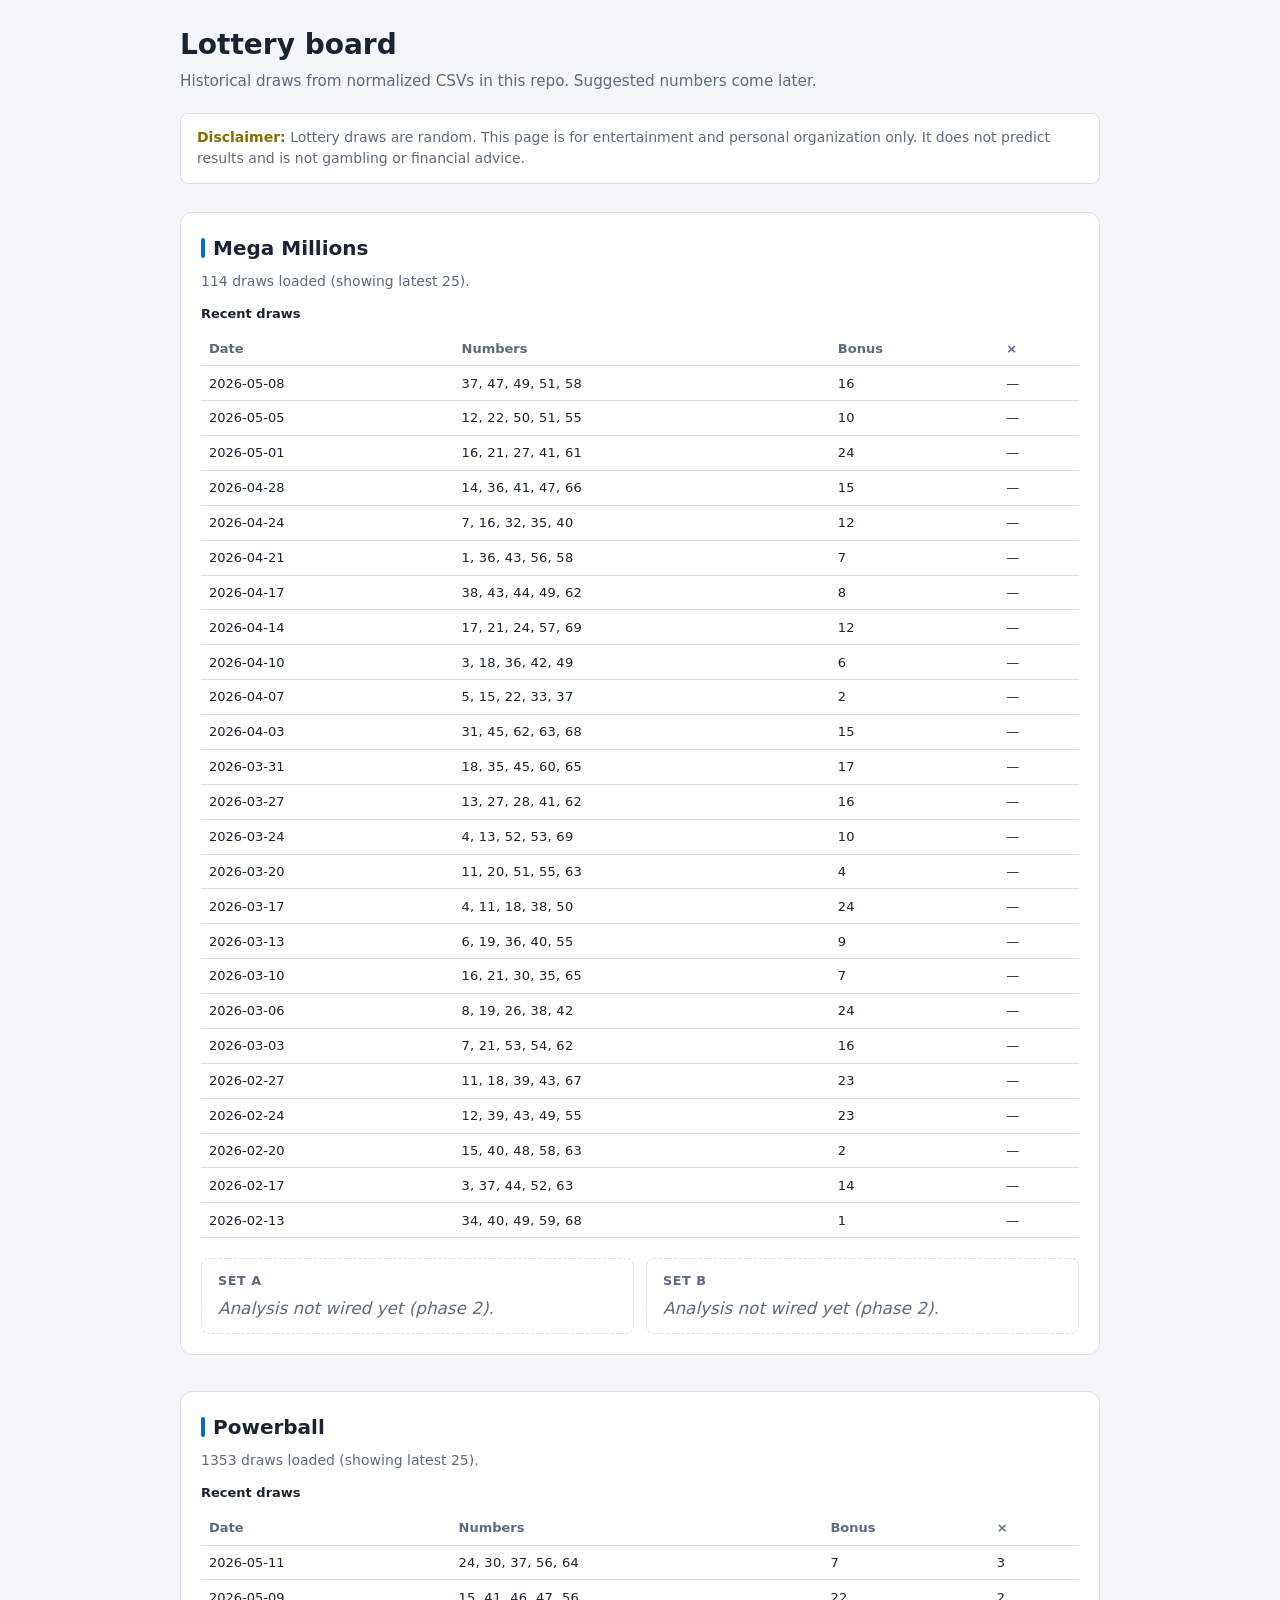
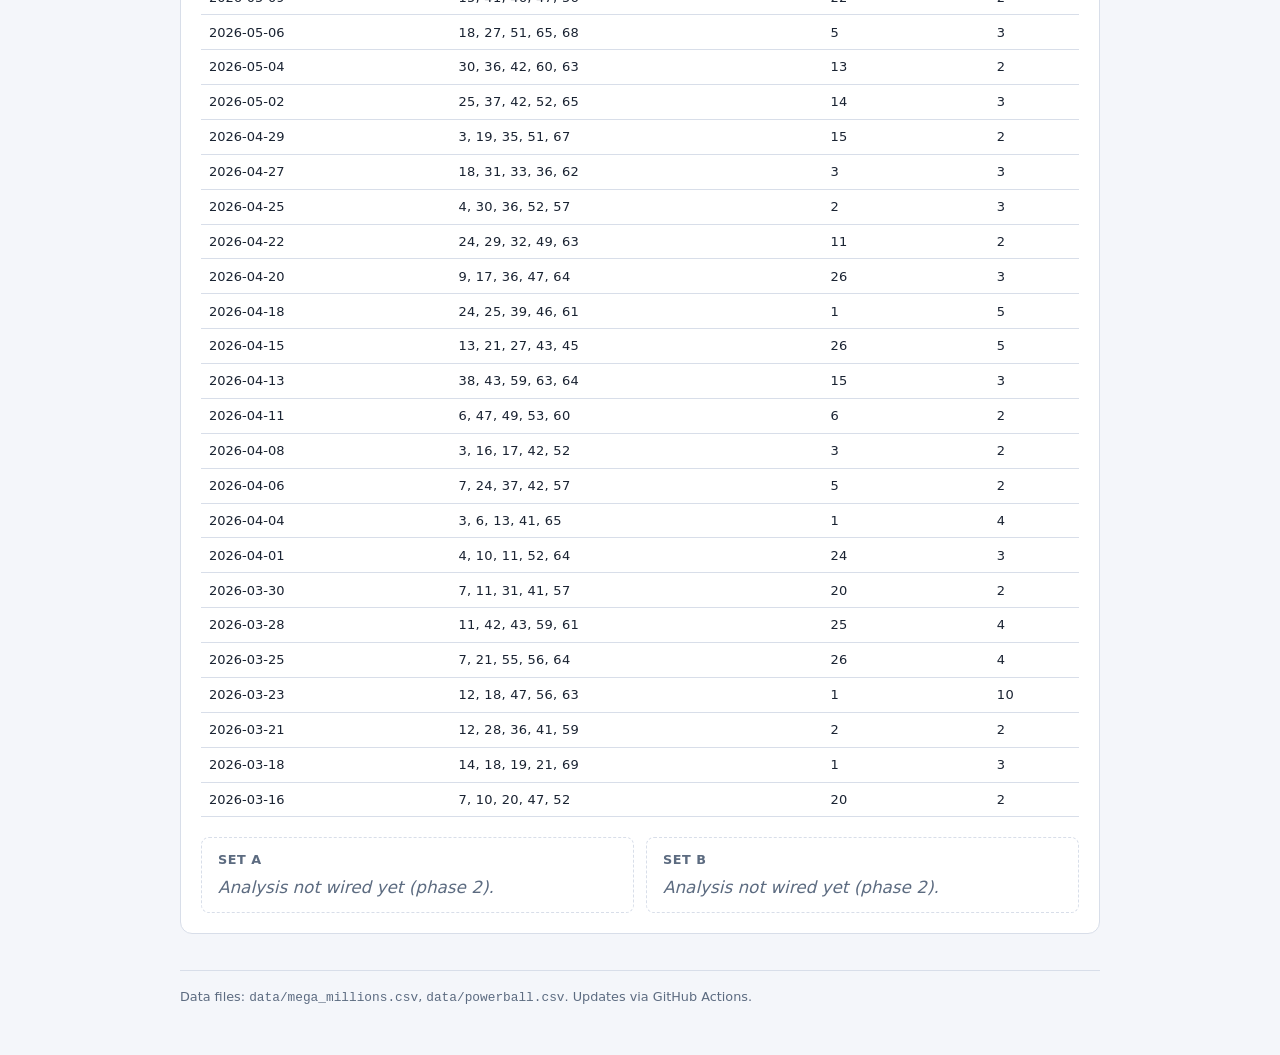
==== index.html @ 6d08ccbb "Add lottery site skeleton, normalized data CSVs, and daily update workflow Co-authored-by: Cursor <c" ====
<!DOCTYPE html>
<html lang="en">
<head>
  <meta charset="utf-8" />
  <meta name="viewport" content="width=device-width, initial-scale=1" />
  <title>Lottery history &amp; picks (preview)</title>
  <link rel="stylesheet" href="css/styles.css" />
</head>
<body>
  <main>
    <header class="page-header">
      <h1>Lottery board</h1>
      <p class="tagline">Historical draws from normalized CSVs in this repo. Suggested numbers come later.</p>
    </header>

    <p class="disclaimer" role="note">
      <strong>Disclaimer:</strong> Lottery draws are random. This page is for entertainment and personal organization only.
      It does not predict results and is not gambling or financial advice.
    </p>

    <section class="game" aria-labelledby="mm-heading">
      <h2 id="mm-heading">Mega Millions</h2>
      <p id="mm-status" class="status" aria-live="polite"></p>
      <div class="table-wrap">
        <table class="draws">
          <caption>Recent draws</caption>
          <thead id="mm-table-head"></thead>
          <tbody id="mm-table-body"></tbody>
        </table>
      </div>
      <div id="mm-picks" class="picks" aria-label="Suggested Mega Millions sets"></div>
    </section>

    <section class="game" aria-labelledby="pb-heading">
      <h2 id="pb-heading">Powerball</h2>
      <p id="pb-status" class="status" aria-live="polite"></p>
      <div class="table-wrap">
        <table class="draws">
          <caption>Recent draws</caption>
          <thead id="pb-table-head"></thead>
          <tbody id="pb-table-body"></tbody>
        </table>
      </div>
      <div id="pb-picks" class="picks" aria-label="Suggested Powerball sets"></div>
    </section>

    <footer class="site-footer">
      Data files: <code>data/mega_millions.csv</code>, <code>data/powerball.csv</code>. Updates via GitHub Actions.
    </footer>
  </main>
  <script type="module" src="js/app.js"></script>
</body>
</html>
---- css/styles.css ----
:root {
  color-scheme: light dark;
  --bg: #0f1419;
  --surface: #1a2332;
  --text: #e8eef7;
  --muted: #9aa8bc;
  --accent: #5eb3f6;
  --border: #2c3a50;
  --warn: #f0c674;
  font-family: "Segoe UI", system-ui, -apple-system, sans-serif;
}

@media (prefers-color-scheme: light) {
  :root {
    --bg: #f4f6fa;
    --surface: #ffffff;
    --text: #1a2332;
    --muted: #5c6b80;
    --accent: #0b6bcb;
    --border: #d8dee9;
    --warn: #8a6d00;
  }
}

* {
  box-sizing: border-box;
}

body {
  margin: 0;
  min-height: 100vh;
  background: var(--bg);
  color: var(--text);
  line-height: 1.5;
}

main {
  max-width: 960px;
  margin: 0 auto;
  padding: 1.5rem 1.25rem 3rem;
}

header.page-header h1 {
  margin: 0 0 0.25rem;
  font-size: 1.75rem;
  font-weight: 700;
}

header.page-header p.tagline {
  margin: 0;
  color: var(--muted);
  font-size: 0.95rem;
}

.disclaimer {
  margin: 1.25rem 0 1.75rem;
  padding: 0.85rem 1rem;
  border: 1px solid var(--border);
  border-radius: 8px;
  background: var(--surface);
  color: var(--muted);
  font-size: 0.875rem;
}

.disclaimer strong {
  color: var(--warn);
}

section.game {
  margin-bottom: 2.25rem;
  padding: 1.25rem;
  border: 1px solid var(--border);
  border-radius: 12px;
  background: var(--surface);
}

section.game h2 {
  margin: 0 0 0.5rem;
  font-size: 1.25rem;
  display: flex;
  align-items: center;
  gap: 0.5rem;
}

section.game h2::before {
  content: "";
  width: 4px;
  height: 1.25rem;
  border-radius: 2px;
  background: var(--accent);
}

.status {
  min-height: 1.25rem;
  margin: 0 0 0.75rem;
  font-size: 0.875rem;
  color: var(--muted);
}

.status.error {
  color: #e07070;
}

.table-wrap {
  overflow-x: auto;
  margin-bottom: 1.25rem;
}

table.draws {
  width: 100%;
  border-collapse: collapse;
  font-size: 0.8125rem;
}

table.draws caption {
  text-align: left;
  font-weight: 600;
  margin-bottom: 0.5rem;
  color: var(--text);
}

table.draws th,
table.draws td {
  padding: 0.45rem 0.5rem;
  text-align: left;
  border-bottom: 1px solid var(--border);
}

table.draws th {
  color: var(--muted);
  font-weight: 600;
  white-space: nowrap;
}

table.draws tbody tr:hover {
  background: rgba(94, 179, 246, 0.06);
}

.nums {
  font-variant-numeric: tabular-nums;
  letter-spacing: 0.02em;
}

.picks {
  display: grid;
  grid-template-columns: repeat(auto-fit, minmax(220px, 1fr));
  gap: 0.75rem;
}

.pick-card {
  border: 1px dashed var(--border);
  border-radius: 8px;
  padding: 0.75rem 1rem;
}

.pick-card h3 {
  margin: 0 0 0.35rem;
  font-size: 0.8rem;
  text-transform: uppercase;
  letter-spacing: 0.04em;
  color: var(--muted);
}

.pick-card .numbers {
  font-size: 1.05rem;
  font-weight: 600;
  font-variant-numeric: tabular-nums;
}

.pick-card .pending {
  color: var(--muted);
  font-style: italic;
  font-weight: 400;
}

footer.site-footer {
  margin-top: 2rem;
  padding-top: 1rem;
  border-top: 1px solid var(--border);
  font-size: 0.8rem;
  color: var(--muted);
}
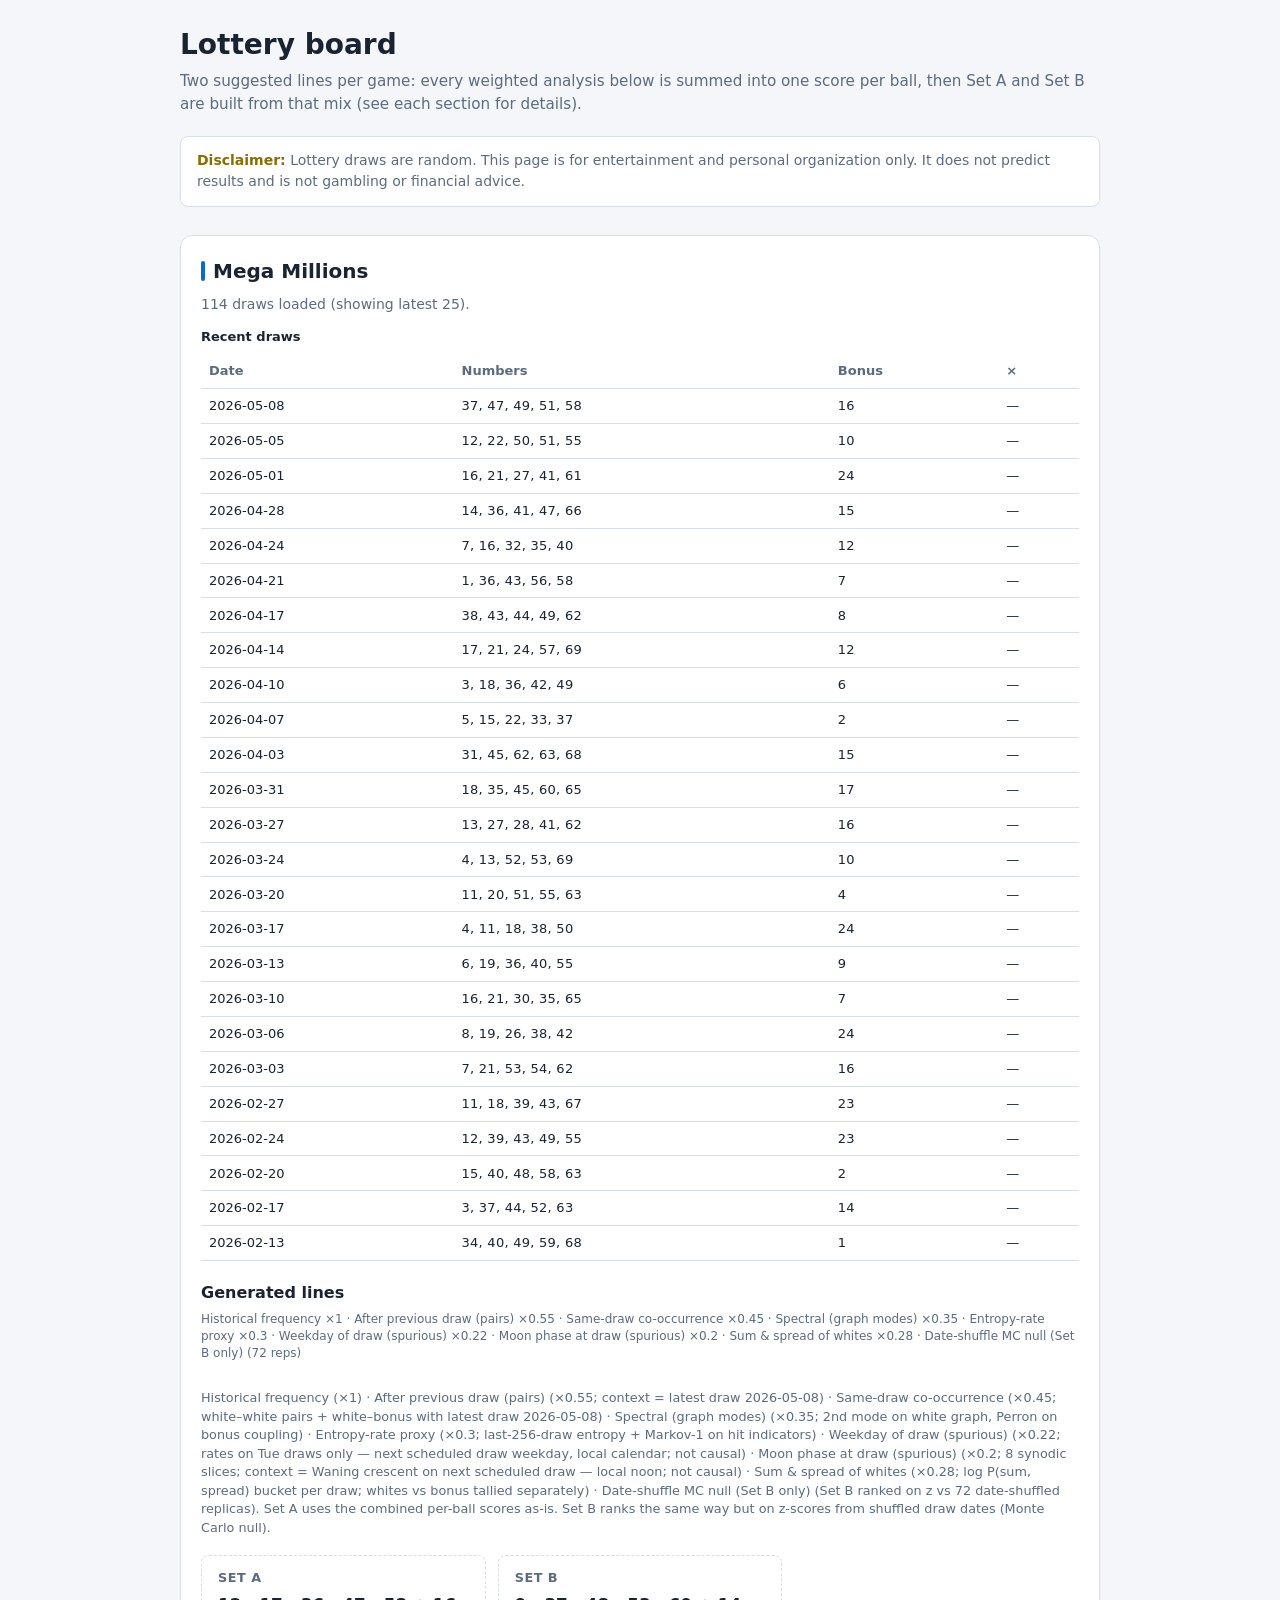
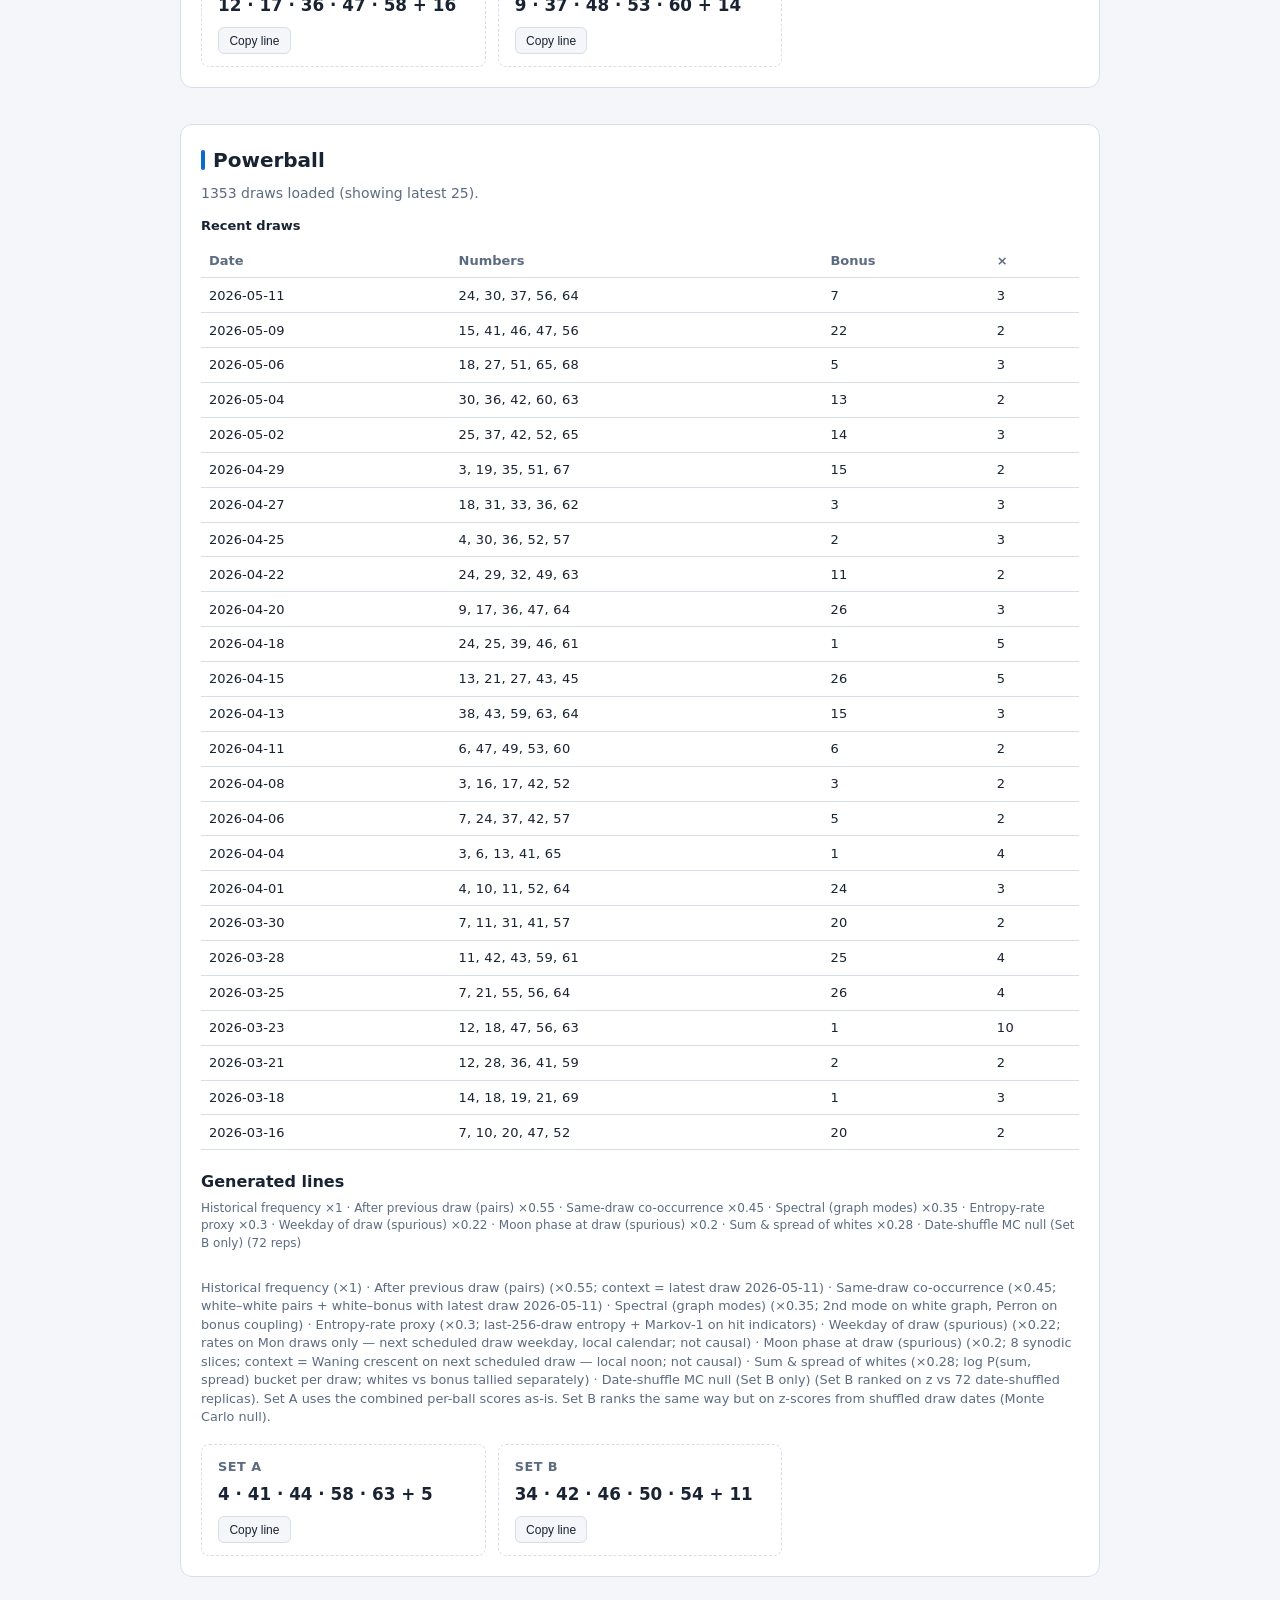
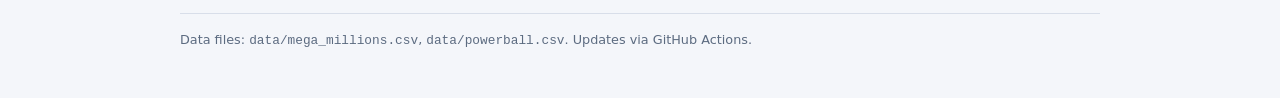
==== commit a5de54f5: "UI: show generated lines summary, active weights, copy buttons Co-authored-by: Cursor <cursoragent@c" ====
--- a/index.html
+++ b/index.html
@@ -3,14 +3,14 @@
 <head>
   <meta charset="utf-8" />
   <meta name="viewport" content="width=device-width, initial-scale=1" />
-  <title>Lottery history &amp; picks (preview)</title>
+  <title>Lottery board — generated lines</title>
   <link rel="stylesheet" href="css/styles.css" />
 </head>
 <body>
   <main>
     <header class="page-header">
       <h1>Lottery board</h1>
-      <p class="tagline">Historical draws from normalized CSVs in this repo. Suggested numbers come later.</p>
+      <p class="tagline">Two suggested lines per game: every weighted analysis below is summed into one score per ball, then Set A and Set B are built from that mix (see each section for details).</p>
     </header>
 
     <p class="disclaimer" role="note">
@@ -28,7 +28,7 @@
           <tbody id="mm-table-body"></tbody>
         </table>
       </div>
-      <div id="mm-picks" class="picks" aria-label="Suggested Mega Millions sets"></div>
+      <div id="mm-picks" class="picks" aria-label="Generated Mega Millions lines"></div>
     </section>
 
     <section class="game" aria-labelledby="pb-heading">
@@ -41,7 +41,7 @@
           <tbody id="pb-table-body"></tbody>
         </table>
       </div>
-      <div id="pb-picks" class="picks" aria-label="Suggested Powerball sets"></div>
+      <div id="pb-picks" class="picks" aria-label="Generated Powerball lines"></div>
     </section>
 
     <footer class="site-footer">
--- a/css/styles.css
+++ b/css/styles.css
@@ -147,6 +147,49 @@
   gap: 0.75rem;
 }
 
+.pick-note {
+  grid-column: 1 / -1;
+  margin: 0 0 0.35rem;
+  font-size: 0.8rem;
+  color: var(--muted);
+  line-height: 1.45;
+}
+
+.generated-block {
+  grid-column: 1 / -1;
+  margin-bottom: 0.25rem;
+}
+
+.generated-title {
+  margin: 0 0 0.35rem;
+  font-size: 1rem;
+  font-weight: 650;
+  color: var(--text);
+}
+
+.analyzer-summary {
+  margin: 0 0 0.65rem;
+  font-size: 0.75rem;
+  color: var(--muted);
+  line-height: 1.45;
+}
+
+.copy-line {
+  margin-top: 0.55rem;
+  padding: 0.35rem 0.65rem;
+  font-size: 0.75rem;
+  cursor: pointer;
+  border: 1px solid var(--border);
+  border-radius: 6px;
+  background: var(--bg);
+  color: var(--text);
+}
+
+.copy-line:hover {
+  border-color: var(--accent);
+  color: var(--accent);
+}
+
 .pick-card {
   border: 1px dashed var(--border);
   border-radius: 8px;
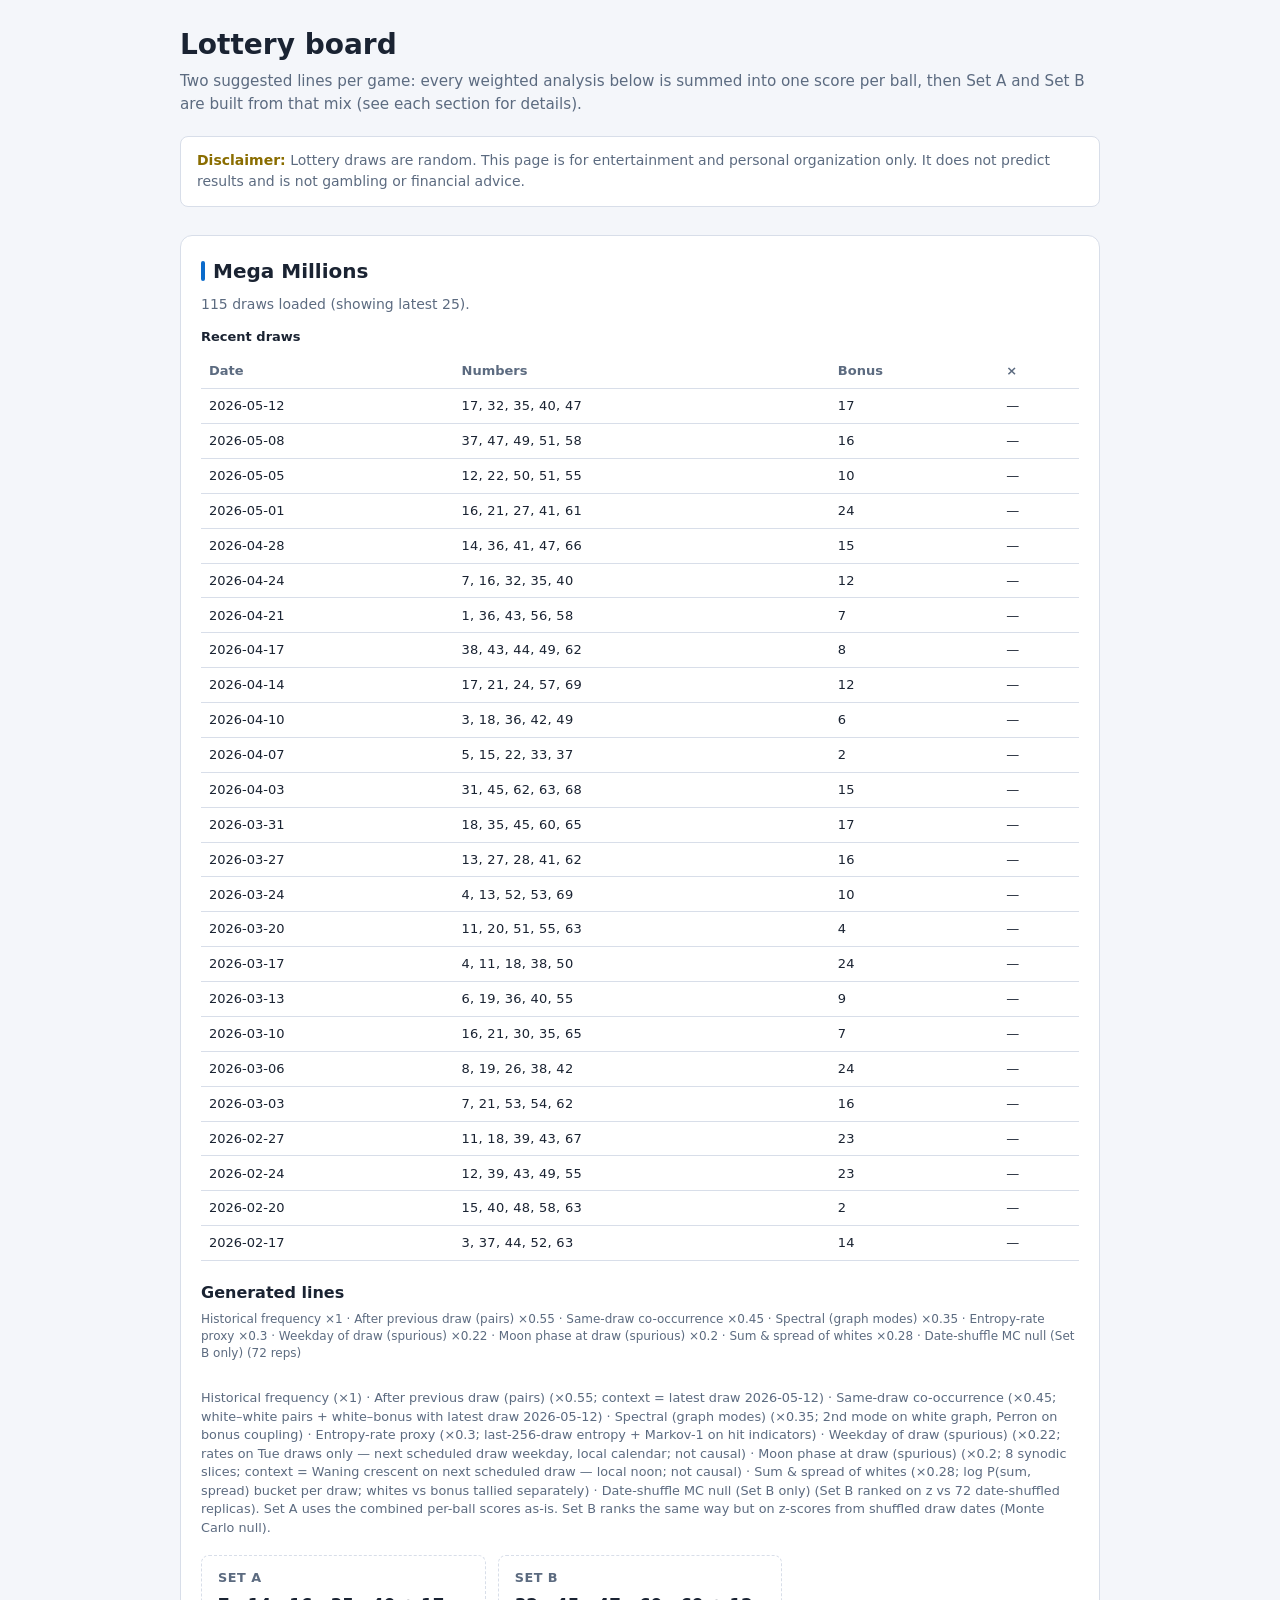
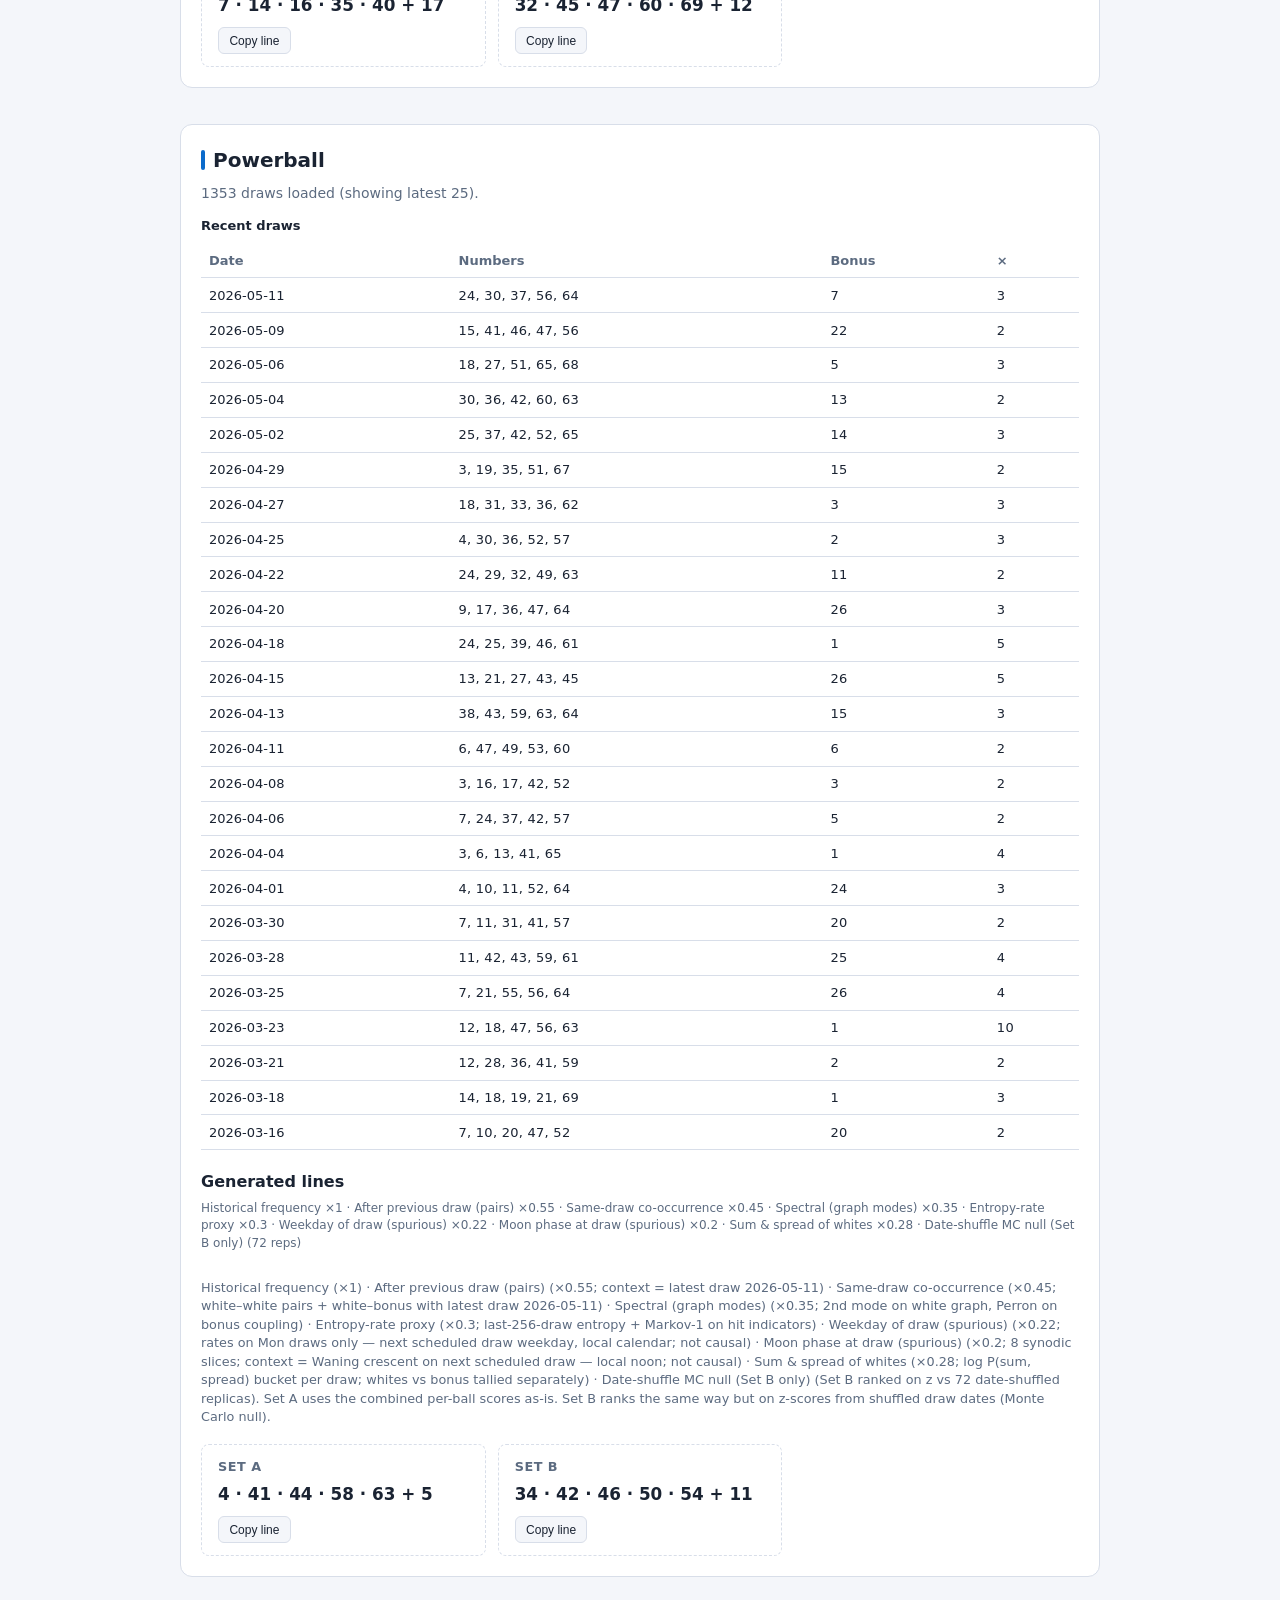
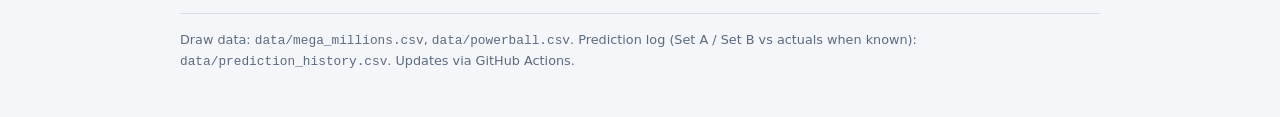
==== commit 0dd8f59b: "Add prediction_history.csv logging after draws; document NY merge window Co-authored-by: Cursor <cur" ====
--- a/index.html
+++ b/index.html
@@ -45,7 +45,9 @@
     </section>
 
     <footer class="site-footer">
-      Data files: <code>data/mega_millions.csv</code>, <code>data/powerball.csv</code>. Updates via GitHub Actions.
+      Draw data: <code>data/mega_millions.csv</code>, <code>data/powerball.csv</code>.
+      Prediction log (Set A / Set B vs actuals when known): <code>data/prediction_history.csv</code>.
+      Updates via GitHub Actions.
     </footer>
   </main>
   <script type="module" src="js/app.js"></script>
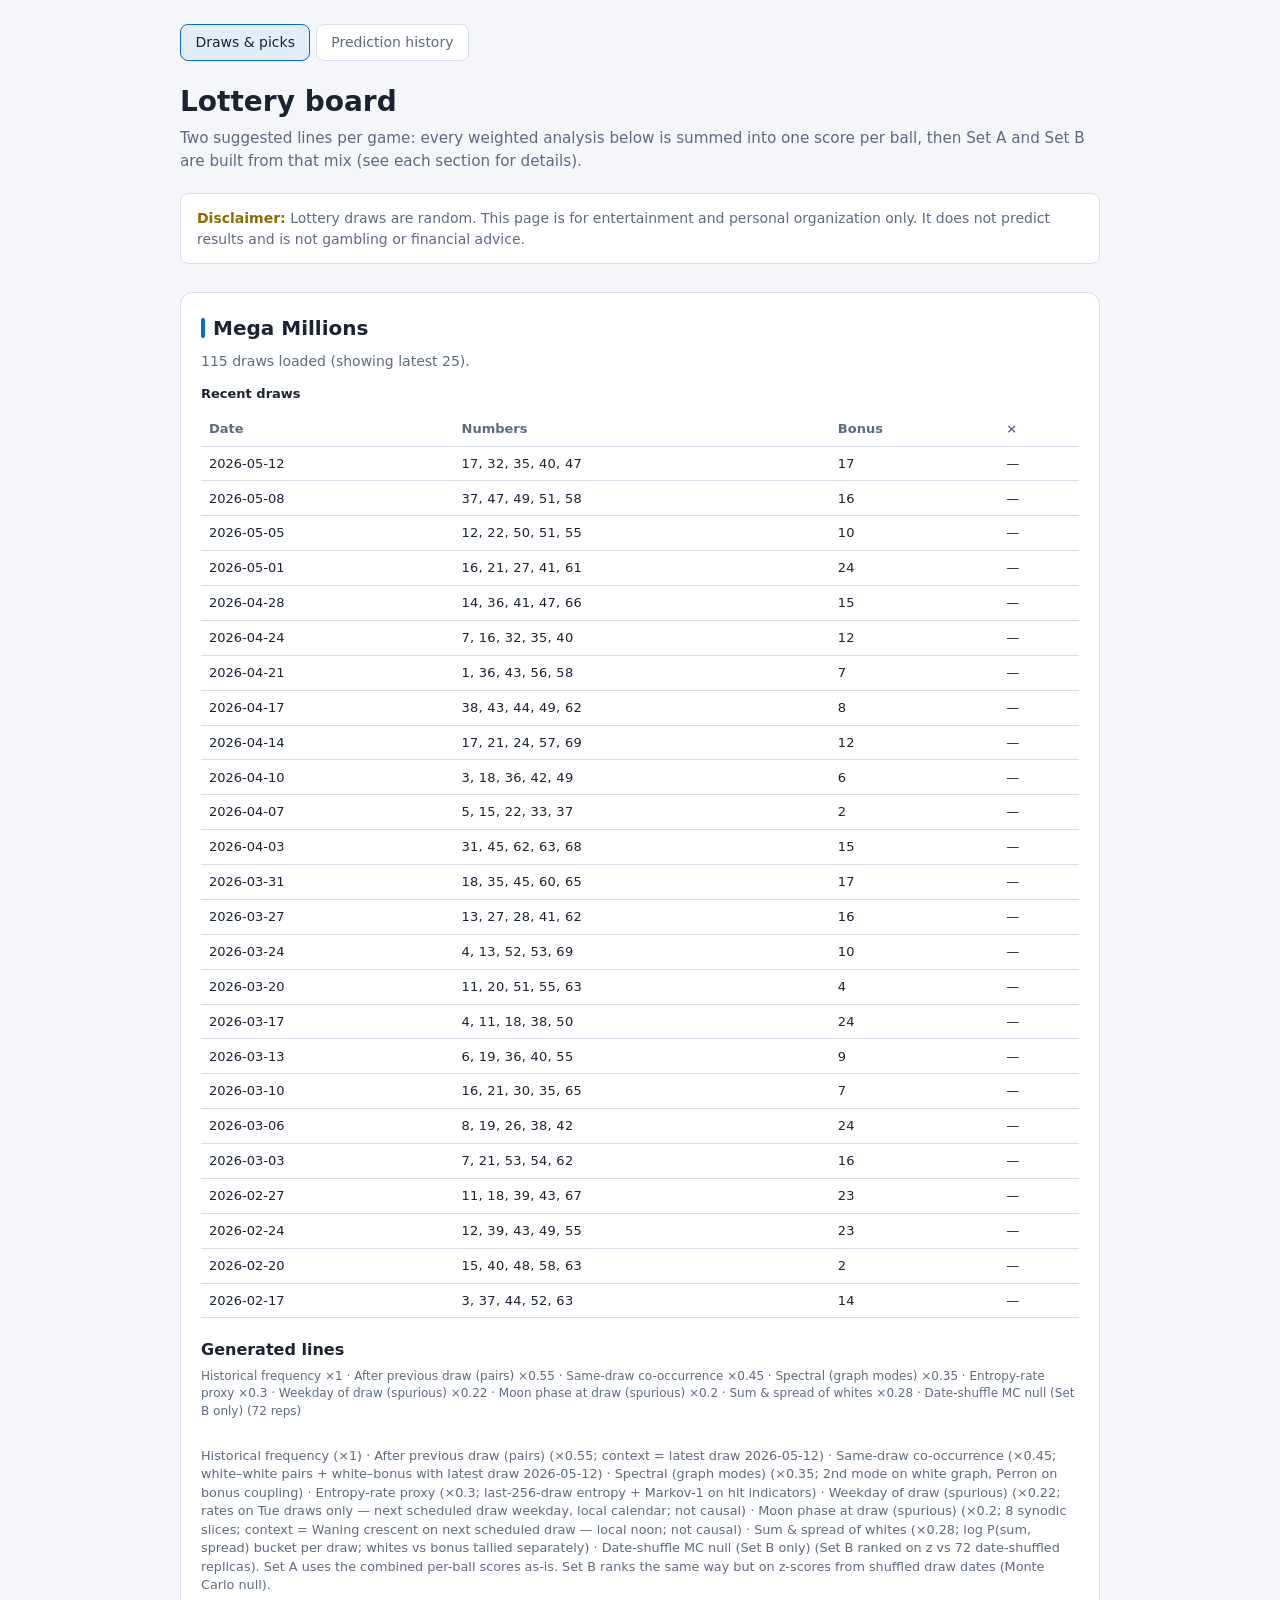
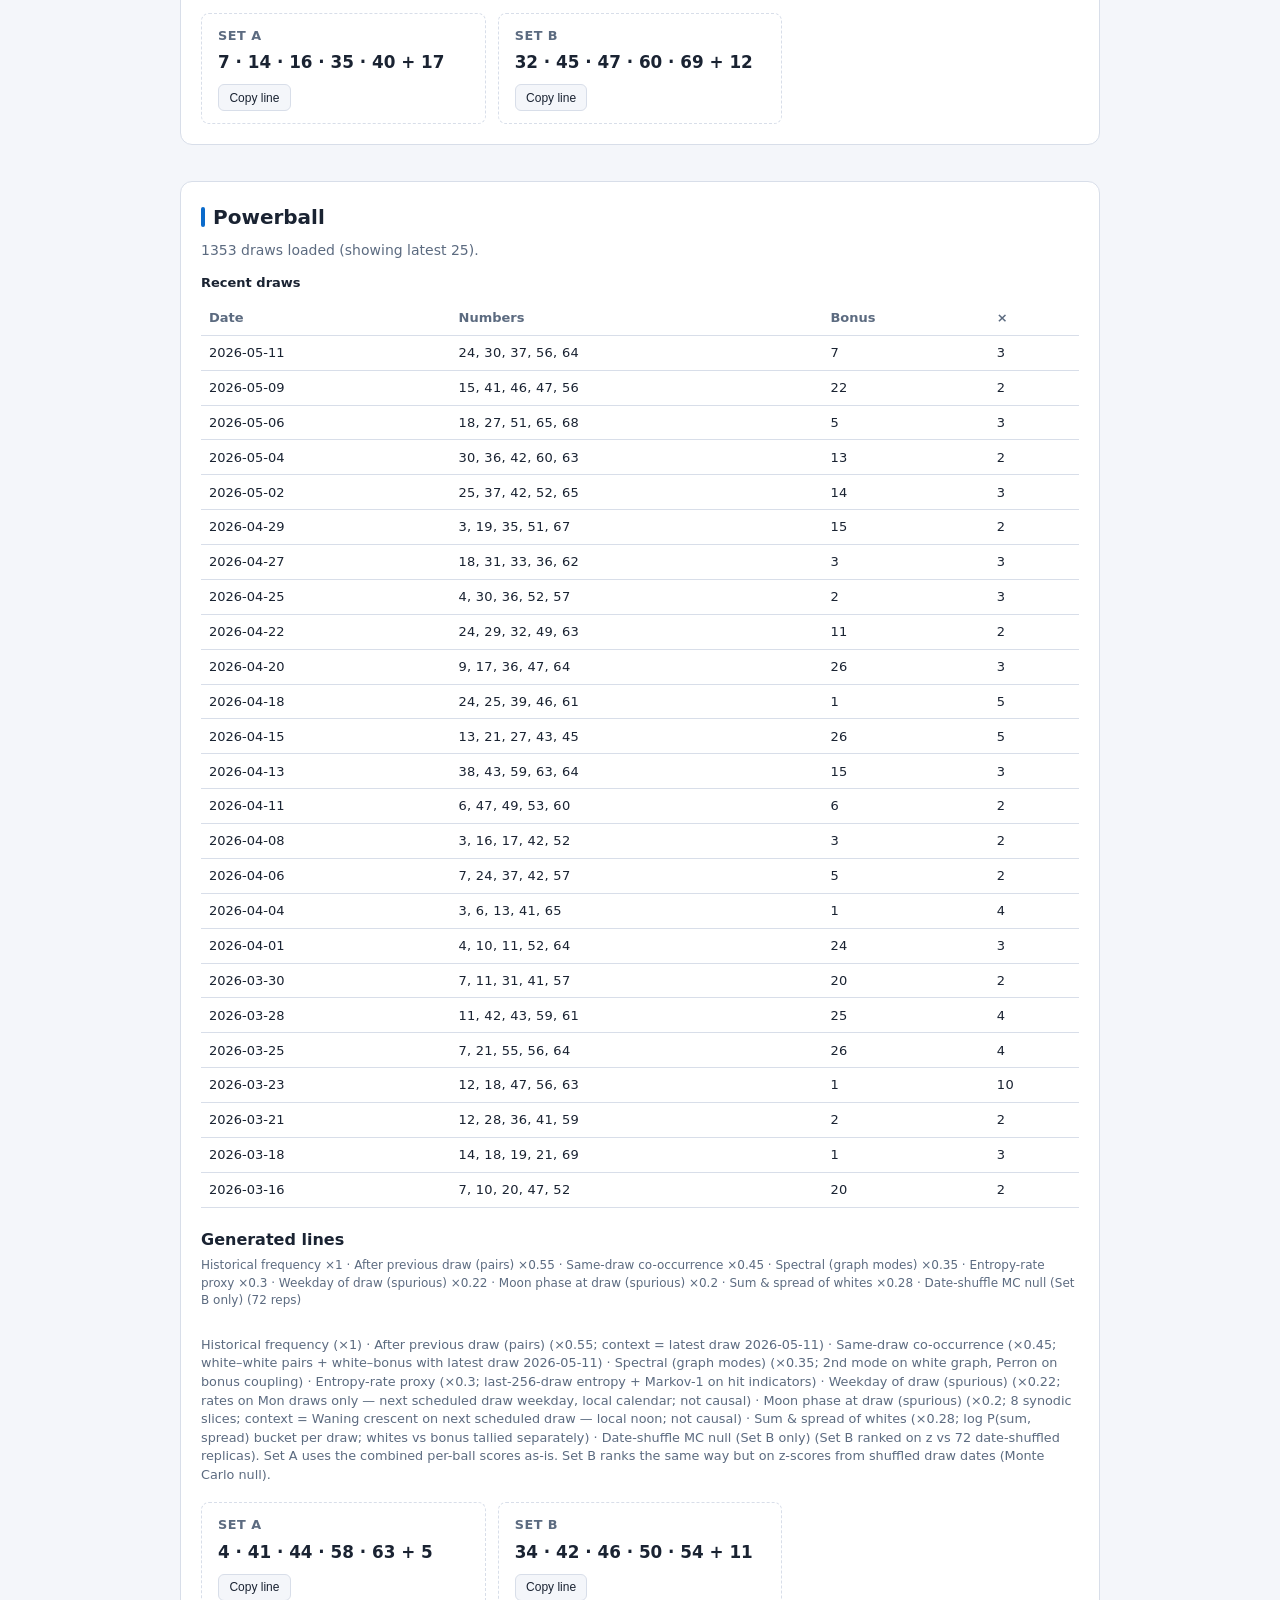
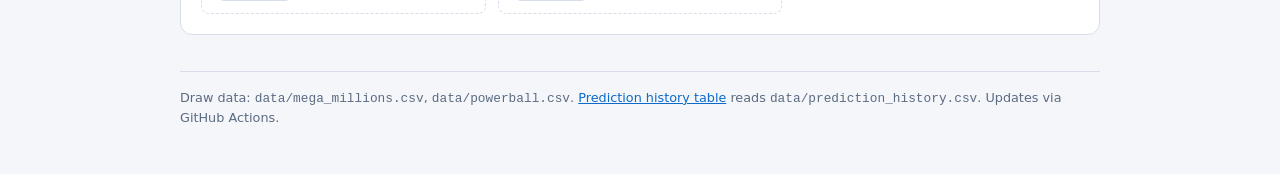
==== commit f5eebb96: "Add predictions page with history table and site nav tabs Co-authored-by: Cursor <cursoragent@cursor" ====
--- a/index.html
+++ b/index.html
@@ -8,6 +8,11 @@
 </head>
 <body>
   <main>
+    <nav class="site-nav" aria-label="Site sections">
+      <a href="index.html" class="site-nav__tab site-nav__tab--current">Draws &amp; picks</a>
+      <a href="predictions.html" class="site-nav__tab">Prediction history</a>
+    </nav>
+
     <header class="page-header">
       <h1>Lottery board</h1>
       <p class="tagline">Two suggested lines per game: every weighted analysis below is summed into one score per ball, then Set A and Set B are built from that mix (see each section for details).</p>
@@ -46,7 +51,7 @@
 
     <footer class="site-footer">
       Draw data: <code>data/mega_millions.csv</code>, <code>data/powerball.csv</code>.
-      Prediction log (Set A / Set B vs actuals when known): <code>data/prediction_history.csv</code>.
+      <a href="predictions.html">Prediction history table</a> reads <code>data/prediction_history.csv</code>.
       Updates via GitHub Actions.
     </footer>
   </main>
--- a/css/styles.css
+++ b/css/styles.css
@@ -40,6 +40,71 @@
   padding: 1.5rem 1.25rem 3rem;
 }
 
+.site-nav {
+  display: flex;
+  flex-wrap: wrap;
+  gap: 0.35rem;
+  margin: 0 0 1.25rem;
+  padding: 0;
+  list-style: none;
+}
+
+.site-nav__tab {
+  display: inline-block;
+  padding: 0.45rem 0.9rem;
+  border: 1px solid var(--border);
+  border-radius: 8px;
+  font-size: 0.875rem;
+  font-weight: 500;
+  color: var(--muted);
+  text-decoration: none;
+  background: var(--surface);
+}
+
+.site-nav__tab:hover {
+  color: var(--accent);
+  border-color: var(--accent);
+}
+
+.site-nav__tab--current {
+  color: var(--text);
+  border-color: var(--accent);
+  background: rgba(94, 179, 246, 0.12);
+}
+
+.history-section {
+  margin-top: 0.5rem;
+}
+
+.history-heading {
+  margin: 0 0 0.5rem;
+  font-size: 1.1rem;
+}
+
+.table-wrap--wide {
+  max-width: none;
+}
+
+.draws--history {
+  font-size: 0.75rem;
+}
+
+.draws--history th,
+.draws--history td {
+  white-space: nowrap;
+}
+
+.draws--history td:nth-child(4),
+.draws--history td:nth-child(5),
+.draws--history td:nth-child(6) {
+  white-space: normal;
+  max-width: 12rem;
+}
+
+footer.site-footer a {
+  color: var(--accent);
+}
+
 header.page-header h1 {
   margin: 0 0 0.25rem;
   font-size: 1.75rem;
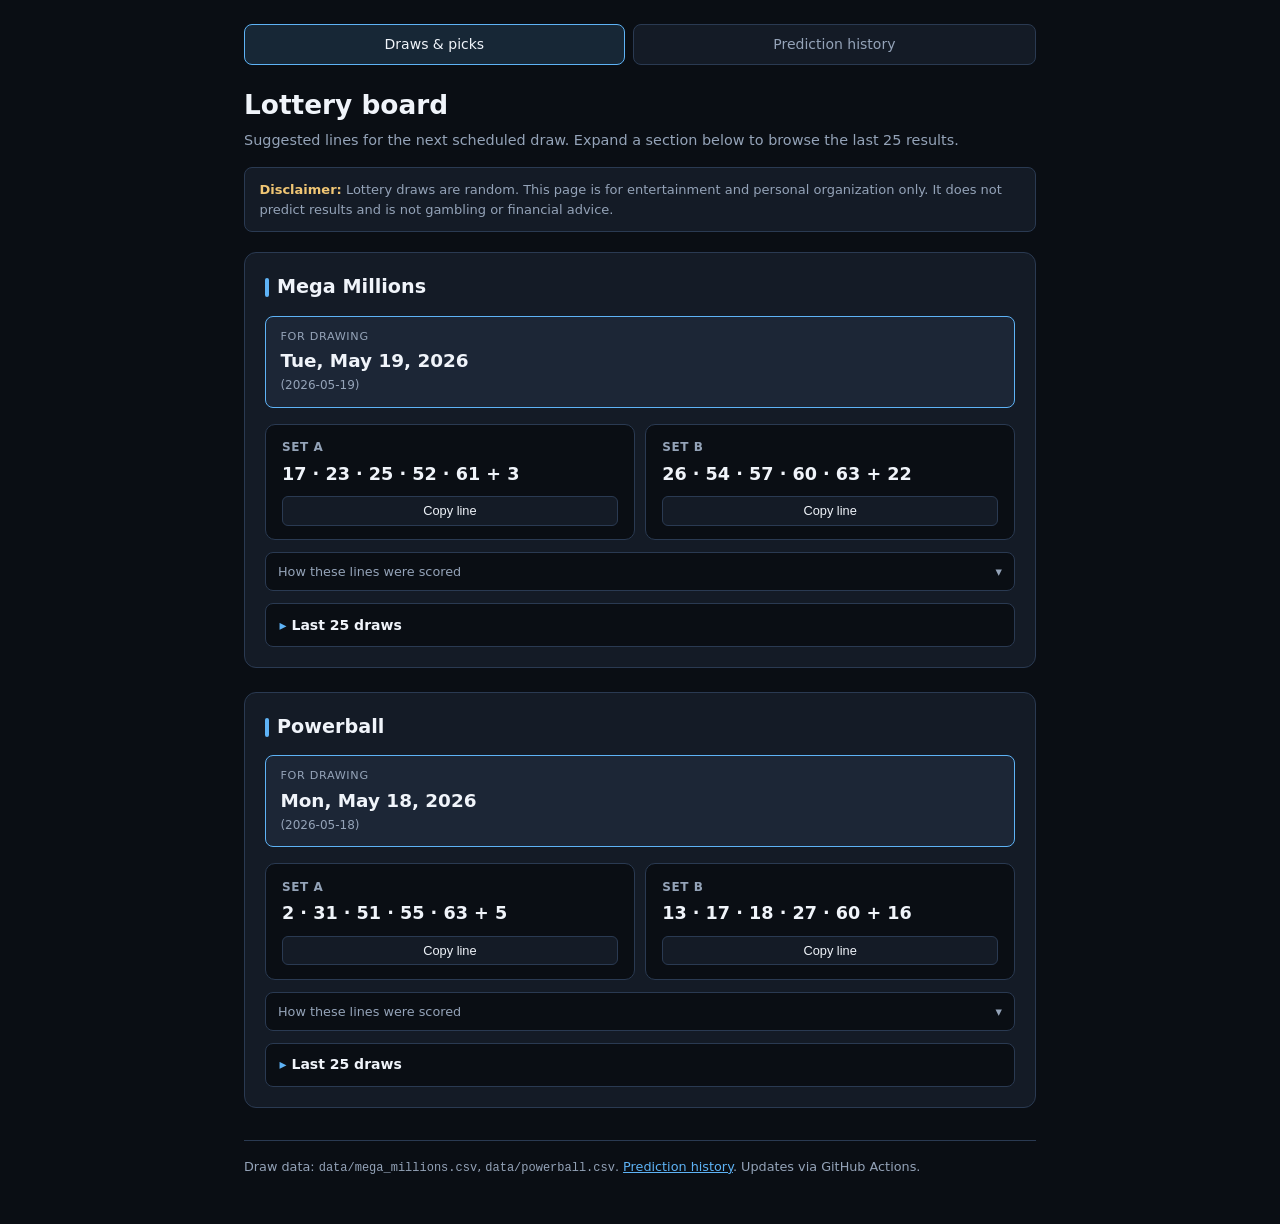
==== commit 77f185e9: "UI: dark theme, picks first with next draw date, collapsible history, mobile prediction cards Co-aut" ====
--- a/index.html
+++ b/index.html
@@ -3,10 +3,11 @@
 <head>
   <meta charset="utf-8" />
   <meta name="viewport" content="width=device-width, initial-scale=1" />
+  <meta name="color-scheme" content="dark" />
   <title>Lottery board — generated lines</title>
   <link rel="stylesheet" href="css/styles.css" />
 </head>
-<body>
+<body class="theme-dark">
   <main>
     <nav class="site-nav" aria-label="Site sections">
       <a href="index.html" class="site-nav__tab site-nav__tab--current">Draws &amp; picks</a>
@@ -15,7 +16,7 @@
 
     <header class="page-header">
       <h1>Lottery board</h1>
-      <p class="tagline">Two suggested lines per game: every weighted analysis below is summed into one score per ball, then Set A and Set B are built from that mix (see each section for details).</p>
+      <p class="tagline">Suggested lines for the next scheduled draw. Expand a section below to browse the last 25 results.</p>
     </header>
 
     <p class="disclaimer" role="note">
@@ -25,33 +26,45 @@
 
     <section class="game" aria-labelledby="mm-heading">
       <h2 id="mm-heading">Mega Millions</h2>
-      <p id="mm-status" class="status" aria-live="polite"></p>
-      <div class="table-wrap">
-        <table class="draws">
-          <caption>Recent draws</caption>
-          <thead id="mm-table-head"></thead>
-          <tbody id="mm-table-body"></tbody>
-        </table>
-      </div>
-      <div id="mm-picks" class="picks" aria-label="Generated Mega Millions lines"></div>
+      <div id="mm-picks" class="picks picks--hero" aria-label="Generated Mega Millions lines"></div>
+
+      <details class="draw-history">
+        <summary class="draw-history__summary">Last 25 draws</summary>
+        <div class="draw-history__body">
+          <p id="mm-status" class="status" aria-live="polite"></p>
+          <div class="table-wrap">
+            <table class="draws">
+              <caption class="visually-hidden">Recent Mega Millions draws</caption>
+              <thead id="mm-table-head"></thead>
+              <tbody id="mm-table-body"></tbody>
+            </table>
+          </div>
+        </div>
+      </details>
     </section>
 
     <section class="game" aria-labelledby="pb-heading">
       <h2 id="pb-heading">Powerball</h2>
-      <p id="pb-status" class="status" aria-live="polite"></p>
-      <div class="table-wrap">
-        <table class="draws">
-          <caption>Recent draws</caption>
-          <thead id="pb-table-head"></thead>
-          <tbody id="pb-table-body"></tbody>
-        </table>
-      </div>
-      <div id="pb-picks" class="picks" aria-label="Generated Powerball lines"></div>
+      <div id="pb-picks" class="picks picks--hero" aria-label="Generated Powerball lines"></div>
+
+      <details class="draw-history">
+        <summary class="draw-history__summary">Last 25 draws</summary>
+        <div class="draw-history__body">
+          <p id="pb-status" class="status" aria-live="polite"></p>
+          <div class="table-wrap">
+            <table class="draws">
+              <caption class="visually-hidden">Recent Powerball draws</caption>
+              <thead id="pb-table-head"></thead>
+              <tbody id="pb-table-body"></tbody>
+            </table>
+          </div>
+        </div>
+      </details>
     </section>
 
     <footer class="site-footer">
       Draw data: <code>data/mega_millions.csv</code>, <code>data/powerball.csv</code>.
-      <a href="predictions.html">Prediction history table</a> reads <code>data/prediction_history.csv</code>.
+      <a href="predictions.html">Prediction history</a>.
       Updates via GitHub Actions.
     </footer>
   </main>
--- a/css/styles.css
+++ b/css/styles.css
@@ -1,25 +1,16 @@
+/* Always dark theme (no light-mode override) */
 :root {
-  color-scheme: light dark;
-  --bg: #0f1419;
-  --surface: #1a2332;
-  --text: #e8eef7;
-  --muted: #9aa8bc;
+  color-scheme: dark;
+  --bg: #0a0e14;
+  --surface: #141b26;
+  --surface-raised: #1c2636;
+  --text: #f0f4fa;
+  --muted: #94a3b8;
   --accent: #5eb3f6;
-  --border: #2c3a50;
+  --border: #2a3a52;
   --warn: #f0c674;
+  --success: #6bcf8e;
   font-family: "Segoe UI", system-ui, -apple-system, sans-serif;
-}
-
-@media (prefers-color-scheme: light) {
-  :root {
-    --bg: #f4f6fa;
-    --surface: #ffffff;
-    --text: #1a2332;
-    --muted: #5c6b80;
-    --accent: #0b6bcb;
-    --border: #d8dee9;
-    --warn: #8a6d00;
-  }
 }
 
 * {
@@ -32,26 +23,46 @@
   background: var(--bg);
   color: var(--text);
   line-height: 1.5;
+  -webkit-font-smoothing: antialiased;
 }
 
 main {
-  max-width: 960px;
+  max-width: 42rem;
   margin: 0 auto;
-  padding: 1.5rem 1.25rem 3rem;
-}
-
+  padding: 1rem 1rem 2.5rem;
+}
+
+@media (min-width: 640px) {
+  main {
+    max-width: 52rem;
+    padding: 1.5rem 1.25rem 3rem;
+  }
+}
+
+.visually-hidden {
+  position: absolute;
+  width: 1px;
+  height: 1px;
+  padding: 0;
+  margin: -1px;
+  overflow: hidden;
+  clip: rect(0, 0, 0, 0);
+  white-space: nowrap;
+  border: 0;
+}
+
+/* Nav */
 .site-nav {
   display: flex;
   flex-wrap: wrap;
-  gap: 0.35rem;
+  gap: 0.5rem;
   margin: 0 0 1.25rem;
-  padding: 0;
-  list-style: none;
 }
 
 .site-nav__tab {
-  display: inline-block;
-  padding: 0.45rem 0.9rem;
+  flex: 1 1 auto;
+  text-align: center;
+  padding: 0.55rem 0.85rem;
   border: 1px solid var(--border);
   border-radius: 8px;
   font-size: 0.875rem;
@@ -69,11 +80,288 @@
 .site-nav__tab--current {
   color: var(--text);
   border-color: var(--accent);
-  background: rgba(94, 179, 246, 0.12);
-}
-
+  background: rgba(94, 179, 246, 0.15);
+}
+
+header.page-header h1 {
+  margin: 0 0 0.35rem;
+  font-size: 1.65rem;
+  font-weight: 700;
+}
+
+header.page-header p.tagline {
+  margin: 0;
+  color: var(--muted);
+  font-size: 0.9rem;
+}
+
+.disclaimer {
+  margin: 1rem 0 1.25rem;
+  padding: 0.75rem 0.9rem;
+  border: 1px solid var(--border);
+  border-radius: 8px;
+  background: var(--surface);
+  color: var(--muted);
+  font-size: 0.8125rem;
+}
+
+.disclaimer strong {
+  color: var(--warn);
+}
+
+/* Game sections */
+section.game {
+  margin-bottom: 1.5rem;
+  padding: 1rem;
+  border: 1px solid var(--border);
+  border-radius: 12px;
+  background: var(--surface);
+}
+
+@media (min-width: 640px) {
+  section.game {
+    padding: 1.25rem;
+  }
+}
+
+section.game h2 {
+  margin: 0 0 0.85rem;
+  font-size: 1.2rem;
+  display: flex;
+  align-items: center;
+  gap: 0.5rem;
+}
+
+section.game h2::before {
+  content: "";
+  width: 4px;
+  height: 1.2rem;
+  border-radius: 2px;
+  background: var(--accent);
+  flex-shrink: 0;
+}
+
+/* Picks (hero) */
+.picks--hero {
+  margin-bottom: 0.75rem;
+}
+
+.next-draw {
+  margin: 0 0 1rem;
+  padding: 0.75rem 0.9rem;
+  border-radius: 8px;
+  background: var(--surface-raised);
+  border: 1px solid var(--accent);
+  font-size: 0.9rem;
+  line-height: 1.45;
+}
+
+.next-draw__label {
+  display: block;
+  font-size: 0.7rem;
+  text-transform: uppercase;
+  letter-spacing: 0.06em;
+  color: var(--muted);
+  margin-bottom: 0.2rem;
+}
+
+.next-draw__date {
+  font-size: 1.15rem;
+  font-weight: 700;
+  color: var(--text);
+}
+
+.next-draw__iso {
+  display: block;
+  margin-top: 0.15rem;
+  font-size: 0.75rem;
+  color: var(--muted);
+}
+
+.pick-cards {
+  display: grid;
+  grid-template-columns: 1fr;
+  gap: 0.65rem;
+  margin-bottom: 0.75rem;
+}
+
+@media (min-width: 480px) {
+  .pick-cards {
+    grid-template-columns: 1fr 1fr;
+  }
+}
+
+.pick-card {
+  border: 1px solid var(--border);
+  border-radius: 10px;
+  padding: 0.85rem 1rem;
+  background: var(--bg);
+}
+
+.pick-card h3 {
+  margin: 0 0 0.4rem;
+  font-size: 0.75rem;
+  text-transform: uppercase;
+  letter-spacing: 0.05em;
+  color: var(--muted);
+}
+
+.pick-card .numbers {
+  font-size: 1.1rem;
+  font-weight: 600;
+  font-variant-numeric: tabular-nums;
+  line-height: 1.35;
+  word-break: break-word;
+}
+
+.pick-card .pending {
+  color: var(--muted);
+  font-style: italic;
+  font-weight: 400;
+  font-size: 0.9rem;
+}
+
+.copy-line {
+  margin-top: 0.6rem;
+  padding: 0.4rem 0.75rem;
+  width: 100%;
+  font-size: 0.8rem;
+  cursor: pointer;
+  border: 1px solid var(--border);
+  border-radius: 6px;
+  background: var(--surface);
+  color: var(--text);
+}
+
+.copy-line:hover {
+  border-color: var(--accent);
+  color: var(--accent);
+}
+
+.model-details {
+  margin-top: 0.25rem;
+  border: 1px solid var(--border);
+  border-radius: 8px;
+  background: var(--bg);
+}
+
+.model-details summary {
+  padding: 0.55rem 0.75rem;
+  cursor: pointer;
+  font-size: 0.8rem;
+  font-weight: 500;
+  color: var(--muted);
+  list-style: none;
+}
+
+.model-details summary::-webkit-details-marker {
+  display: none;
+}
+
+.model-details summary::after {
+  content: " ▾";
+  float: right;
+}
+
+.model-details[open] summary::after {
+  content: " ▴";
+}
+
+.model-details .analyzer-summary,
+.model-details .pick-note {
+  margin: 0;
+  padding: 0 0.75rem 0.65rem;
+  font-size: 0.75rem;
+  color: var(--muted);
+  line-height: 1.45;
+}
+
+/* Collapsible draw history */
+.draw-history {
+  margin-top: 0.5rem;
+  border: 1px solid var(--border);
+  border-radius: 8px;
+  background: var(--bg);
+}
+
+.draw-history__summary {
+  padding: 0.65rem 0.85rem;
+  cursor: pointer;
+  font-size: 0.875rem;
+  font-weight: 600;
+  color: var(--text);
+  list-style: none;
+}
+
+.draw-history__summary::-webkit-details-marker {
+  display: none;
+}
+
+.draw-history__summary::before {
+  content: "▸ ";
+  color: var(--accent);
+}
+
+.draw-history[open] .draw-history__summary::before {
+  content: "▾ ";
+}
+
+.draw-history__body {
+  padding: 0 0.75rem 0.75rem;
+  border-top: 1px solid var(--border);
+}
+
+.status {
+  min-height: 1rem;
+  margin: 0.5rem 0 0.65rem;
+  font-size: 0.8rem;
+  color: var(--muted);
+}
+
+.status.error {
+  color: #f08080;
+}
+
+.table-wrap {
+  overflow-x: auto;
+  -webkit-overflow-scrolling: touch;
+  margin: 0;
+  border-radius: 6px;
+}
+
+table.draws {
+  width: 100%;
+  min-width: 280px;
+  border-collapse: collapse;
+  font-size: 0.8rem;
+}
+
+table.draws th,
+table.draws td {
+  padding: 0.4rem 0.45rem;
+  text-align: left;
+  border-bottom: 1px solid var(--border);
+}
+
+table.draws th {
+  color: var(--muted);
+  font-weight: 600;
+  font-size: 0.7rem;
+  text-transform: uppercase;
+  letter-spacing: 0.03em;
+}
+
+table.draws tbody tr:hover {
+  background: rgba(94, 179, 246, 0.06);
+}
+
+.nums {
+  font-variant-numeric: tabular-nums;
+}
+
+/* Prediction history page — cards */
 .history-section {
-  margin-top: 0.5rem;
+  margin-top: 0.25rem;
 }
 
 .history-heading {
@@ -81,204 +369,78 @@
   font-size: 1.1rem;
 }
 
-.table-wrap--wide {
-  max-width: none;
-}
-
-.draws--history {
-  font-size: 0.75rem;
-}
-
-.draws--history th,
-.draws--history td {
-  white-space: nowrap;
-}
-
-.draws--history td:nth-child(4),
-.draws--history td:nth-child(5),
-.draws--history td:nth-child(6) {
-  white-space: normal;
-  max-width: 12rem;
-}
-
-footer.site-footer a {
-  color: var(--accent);
-}
-
-header.page-header h1 {
-  margin: 0 0 0.25rem;
-  font-size: 1.75rem;
-  font-weight: 700;
-}
-
-header.page-header p.tagline {
+.history-cards {
+  display: flex;
+  flex-direction: column;
+  gap: 0.85rem;
+}
+
+.history-card {
+  border: 1px solid var(--border);
+  border-radius: 10px;
+  background: var(--surface);
+  padding: 0.85rem 1rem;
+  overflow: hidden;
+}
+
+.history-card__head {
+  display: flex;
+  flex-wrap: wrap;
+  align-items: center;
+  justify-content: space-between;
+  gap: 0.5rem;
+  margin-bottom: 0.65rem;
+}
+
+.history-card__title {
   margin: 0;
-  color: var(--muted);
-  font-size: 0.95rem;
-}
-
-.disclaimer {
-  margin: 1.25rem 0 1.75rem;
-  padding: 0.85rem 1rem;
-  border: 1px solid var(--border);
-  border-radius: 8px;
-  background: var(--surface);
-  color: var(--muted);
-  font-size: 0.875rem;
-}
-
-.disclaimer strong {
-  color: var(--warn);
-}
-
-section.game {
-  margin-bottom: 2.25rem;
-  padding: 1.25rem;
-  border: 1px solid var(--border);
-  border-radius: 12px;
-  background: var(--surface);
-}
-
-section.game h2 {
-  margin: 0 0 0.5rem;
-  font-size: 1.25rem;
-  display: flex;
-  align-items: center;
-  gap: 0.5rem;
-}
-
-section.game h2::before {
-  content: "";
-  width: 4px;
-  height: 1.25rem;
-  border-radius: 2px;
-  background: var(--accent);
-}
-
-.status {
-  min-height: 1.25rem;
-  margin: 0 0 0.75rem;
-  font-size: 0.875rem;
-  color: var(--muted);
-}
-
-.status.error {
-  color: #e07070;
-}
-
-.table-wrap {
-  overflow-x: auto;
-  margin-bottom: 1.25rem;
-}
-
-table.draws {
-  width: 100%;
-  border-collapse: collapse;
-  font-size: 0.8125rem;
-}
-
-table.draws caption {
-  text-align: left;
+  font-size: 1rem;
+}
+
+.history-card__badge {
+  font-size: 0.65rem;
   font-weight: 600;
-  margin-bottom: 0.5rem;
-  color: var(--text);
-}
-
-table.draws th,
-table.draws td {
-  padding: 0.45rem 0.5rem;
-  text-align: left;
-  border-bottom: 1px solid var(--border);
-}
-
-table.draws th {
-  color: var(--muted);
-  font-weight: 600;
-  white-space: nowrap;
-}
-
-table.draws tbody tr:hover {
-  background: rgba(94, 179, 246, 0.06);
-}
-
-.nums {
-  font-variant-numeric: tabular-nums;
-  letter-spacing: 0.02em;
-}
-
-.picks {
-  display: grid;
-  grid-template-columns: repeat(auto-fit, minmax(220px, 1fr));
-  gap: 0.75rem;
-}
-
-.pick-note {
-  grid-column: 1 / -1;
-  margin: 0 0 0.35rem;
-  font-size: 0.8rem;
-  color: var(--muted);
-  line-height: 1.45;
-}
-
-.generated-block {
-  grid-column: 1 / -1;
-  margin-bottom: 0.25rem;
-}
-
-.generated-title {
-  margin: 0 0 0.35rem;
-  font-size: 1rem;
-  font-weight: 650;
-  color: var(--text);
-}
-
-.analyzer-summary {
-  margin: 0 0 0.65rem;
-  font-size: 0.75rem;
-  color: var(--muted);
-  line-height: 1.45;
-}
-
-.copy-line {
-  margin-top: 0.55rem;
-  padding: 0.35rem 0.65rem;
-  font-size: 0.75rem;
-  cursor: pointer;
-  border: 1px solid var(--border);
-  border-radius: 6px;
-  background: var(--bg);
-  color: var(--text);
-}
-
-.copy-line:hover {
-  border-color: var(--accent);
-  color: var(--accent);
-}
-
-.pick-card {
-  border: 1px dashed var(--border);
-  border-radius: 8px;
-  padding: 0.75rem 1rem;
-}
-
-.pick-card h3 {
-  margin: 0 0 0.35rem;
-  font-size: 0.8rem;
   text-transform: uppercase;
   letter-spacing: 0.04em;
-  color: var(--muted);
-}
-
-.pick-card .numbers {
-  font-size: 1.05rem;
+  padding: 0.2rem 0.45rem;
+  border-radius: 4px;
+}
+
+.history-card__badge--pending {
+  background: rgba(240, 198, 116, 0.15);
+  color: var(--warn);
+}
+
+.history-card__badge--done {
+  background: rgba(107, 207, 142, 0.15);
+  color: var(--success);
+}
+
+.history-card__body {
+  display: flex;
+  flex-direction: column;
+  gap: 0.55rem;
+}
+
+.history-card__row {
+  display: grid;
+  grid-template-columns: minmax(5.5rem, 32%) 1fr;
+  gap: 0.35rem 0.65rem;
+  align-items: start;
+}
+
+.history-card__label {
+  font-size: 0.7rem;
   font-weight: 600;
-  font-variant-numeric: tabular-nums;
-}
-
-.pick-card .pending {
-  color: var(--muted);
-  font-style: italic;
-  font-weight: 400;
+  text-transform: uppercase;
+  letter-spacing: 0.03em;
+  color: var(--muted);
+}
+
+.history-card__value {
+  font-size: 0.85rem;
+  line-height: 1.4;
+  word-break: break-word;
 }
 
 footer.site-footer {
@@ -287,4 +449,14 @@
   border-top: 1px solid var(--border);
   font-size: 0.8rem;
   color: var(--muted);
-}
+  line-height: 1.5;
+}
+
+footer.site-footer a {
+  color: var(--accent);
+}
+
+footer.site-footer code {
+  font-size: 0.75rem;
+  word-break: break-all;
+}
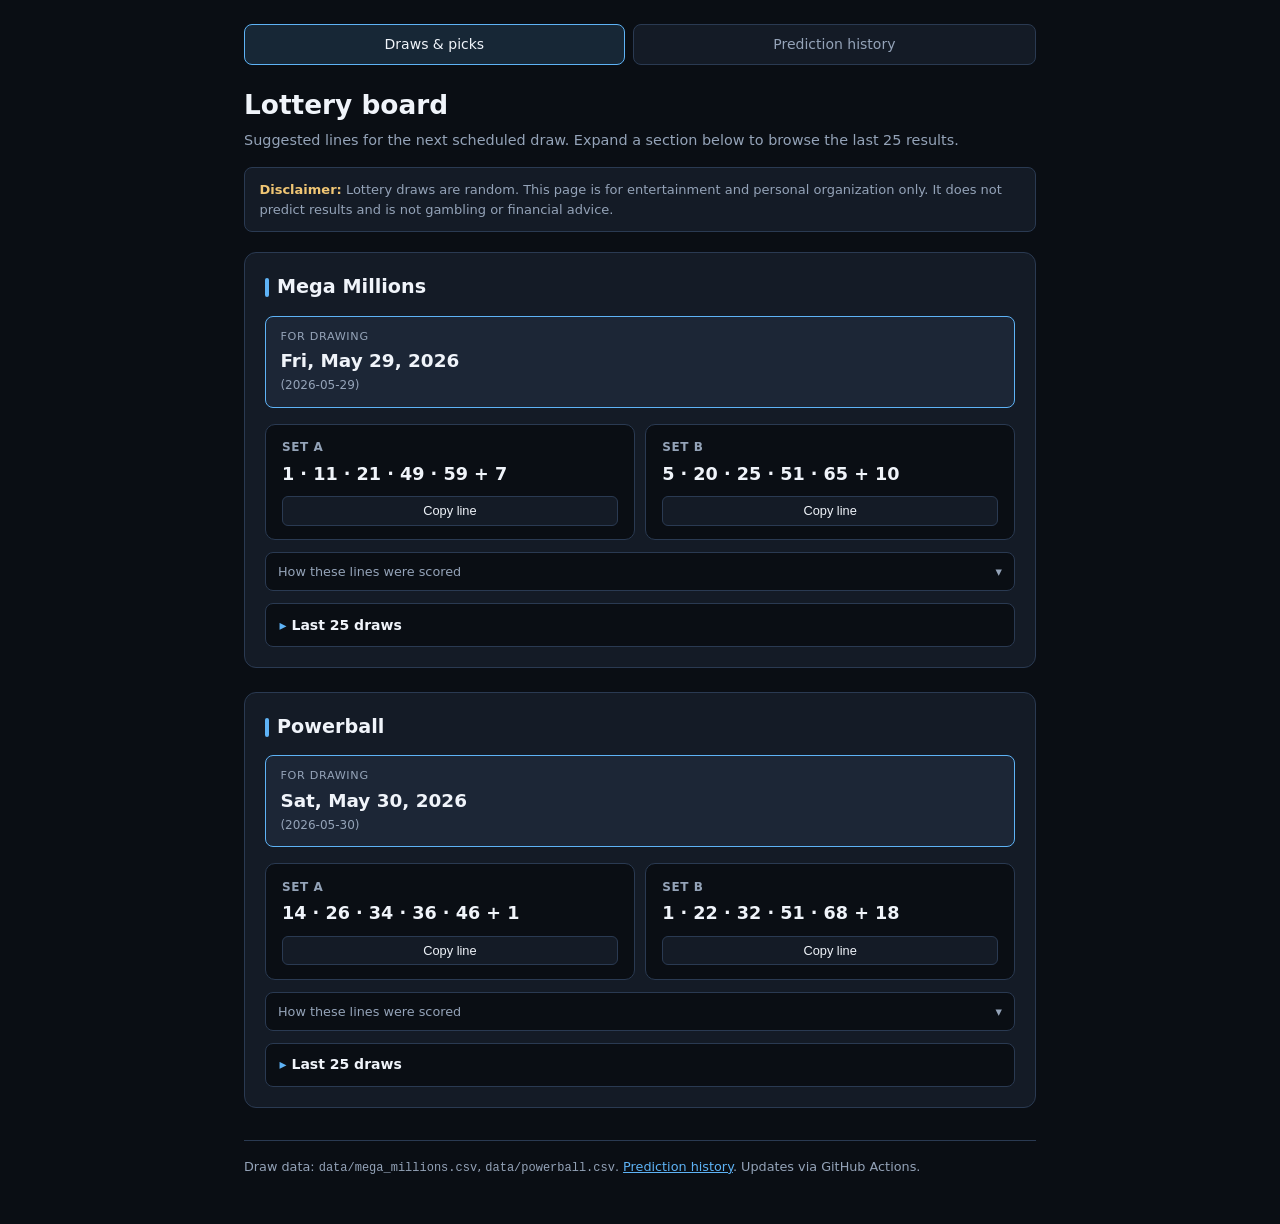
==== commit 1f2eaa60: "Add GA4 analytics, README, and site documentation. Enable optional Google Analytics via site-config " ====
--- a/index.html
+++ b/index.html
@@ -6,6 +6,7 @@
   <meta name="color-scheme" content="dark" />
   <title>Lottery board — generated lines</title>
   <link rel="stylesheet" href="css/styles.css" />
+  <script type="module" src="js/analytics.js"></script>
 </head>
 <body class="theme-dark">
   <main>
--- a/css/styles.css
+++ b/css/styles.css
@@ -359,6 +359,67 @@
   font-variant-numeric: tabular-nums;
 }
 
+/* Prediction history — analytics + chart */
+.ph-analytics,
+.ph-chart-section {
+  margin: 1.25rem 0 1.5rem;
+  padding: 1rem 1.1rem;
+  border: 1px solid var(--border);
+  border-radius: 10px;
+  background: var(--surface);
+}
+
+.ph-analytics__intro,
+.ph-chart__hint {
+  margin: 0 0 0.75rem;
+  font-size: 0.85rem;
+  color: var(--muted);
+  line-height: 1.45;
+}
+
+.ph-analytics__stats {
+  display: flex;
+  flex-wrap: wrap;
+  gap: 0.65rem 1.25rem;
+  margin-bottom: 0.75rem;
+}
+
+.ph-stat {
+  display: flex;
+  flex-direction: column;
+  gap: 0.15rem;
+  min-width: 7rem;
+}
+
+.ph-stat__label {
+  font-size: 0.65rem;
+  font-weight: 600;
+  text-transform: uppercase;
+  letter-spacing: 0.04em;
+  color: var(--muted);
+}
+
+.ph-stat__value {
+  font-size: 1rem;
+  font-weight: 600;
+  color: var(--text);
+}
+
+.ph-analytics__copy {
+  margin: 0;
+  font-size: 0.9rem;
+  line-height: 1.5;
+  color: var(--text);
+}
+
+.ph-chart {
+  display: block;
+  width: 100%;
+  max-width: 100%;
+  border-radius: 8px;
+  margin-top: 0.35rem;
+}
+
 /* Prediction history page — cards */
 .history-section {
   margin-top: 0.25rem;
